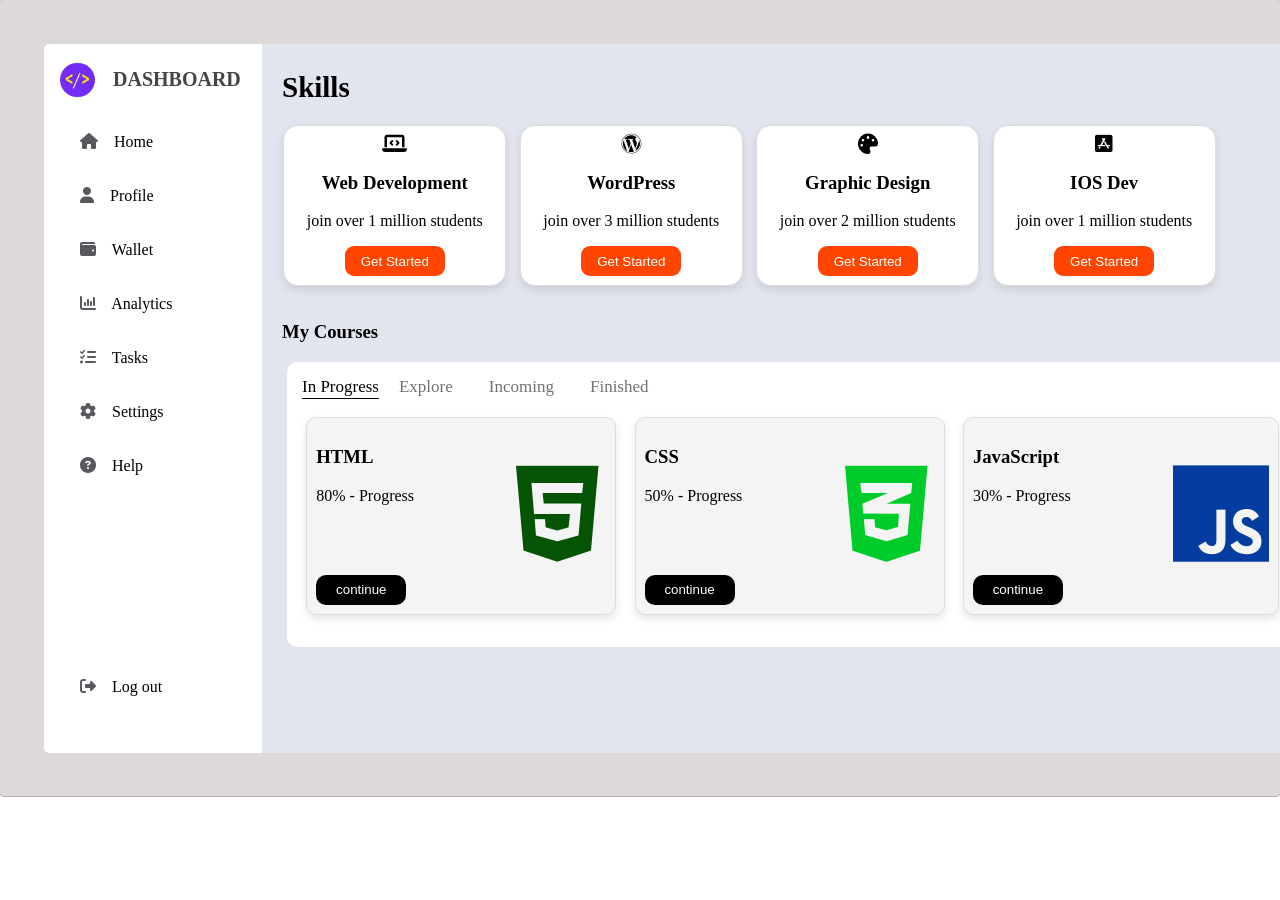
==== index.html @ 49297e03 "modified" ====
<!DOCTYPE html>
<html lang="en">

<head>
    <meta charset="UTF-8">
    <meta name="viewport" content="width=device-width, initial-scale=1.0">
    <title>Document</title>
    <link rel="stylesheet" href="dash.css">
    <link rel="stylesheet" href="https://cdnjs.cloudflare.com/ajax/libs/font-awesome/6.7.2/css/all.min.css"
        integrity="sha512-Evv84Mr4kqVGRNSgIGL/F/aIDqQb7xQ2vcrdIwxfjThSH8CSR7PBEakCr51Ck+w+/U6swU2Im1vVX0SVk9ABhg=="
        crossorigin="anonymous" referrerpolicy="no-referrer" />

<body>
    <div class="main">
        <div class="div1">
            <h3 id="h3-1"><img id="img1" src="./dashlogo.png" alt="">
                <span id="span1">DASHBOARD</span>
            </h3><br>
            <ul id="ul1">
                <li>
                    <i class="fa-solid fa-house fa-s" style="color: #5a585f;"></i>&nbsp;&nbsp;&nbsp;
                    <span> Home</span>
                </li><br><br>
                <li>
                    <i class="fa-solid fa-user" style="color: #5a585f;"></i>&nbsp;&nbsp;&nbsp;
                    <span> Profile</span>
                </li><br><br>
                <li>
                    <i class="fa-solid fa-wallet" style="color: #5a585f;"></i>&nbsp;&nbsp;&nbsp;
                    <span> Wallet</span>
                </li><br><br>
                <li>
                    <i class="fa-sharp fa-solid fa-chart-column" style="color: #5a585f;"></i>&nbsp;&nbsp;&nbsp;
                    <span> Analytics</span>
                </li><br><br>
                <li>
                    <i class="fa-solid fa-list-check" style="color: #5a585f;"></i>&nbsp;&nbsp;&nbsp;
                    <span> Tasks</span>
                </li><br><br>
                <li>
                    <i class="fa-solid fa-gear" style="color: #5a585f;"></i>&nbsp;&nbsp;&nbsp;
                    <span> Settings</span>
                </li><br><br>
                <li>
                    <i class="fa-solid fa-circle-question" style="color: #5a585f;"></i>&nbsp;&nbsp;&nbsp;
                    <span> Help</span>
                </li><br><br><br><br><br><br>
                <li id="li-log">
                    <i class="fa-solid fa-right-from-bracket" style="color: #5a585f;"></i>&nbsp;&nbsp;&nbsp;
                    <span> Log out</span>
                </li>
            </ul>
        </div>

        <div class="div2">
            <h2 id="skill" >Skills <i class="fa-solid fa-user-gear fa-2xs" style="color: #5b5c5d; margin-left: 88%;"></i></h2>
        </div>

        <div class="div3">
            <div id="div3-1">
                <i class="fa-sharp fa-solid fa-laptop-code fa-lg" style="color: #000000;"></i><br>
                <h3>Web Development</h3>
                <p>join over 1 million students</p>
                <button>Get Started</button>
            </div>
            <div id="div3-1">
                <i class="fa-brands fa-wordpress fa-lg" style="color: #000000;"></i><br>
                <h3>WordPress</h3>
                <p>join over 3 million students</p>
                <button>Get Started</button>
            </div>
            <div id="div3-1">
                <i class="fa-solid fa-palette fa-lg" style="color: #000000;"></i><br>
                <h3>Graphic Design</h3>
                <p>join over 2 million students</p>
                <button>Get Started</button>
            </div>
            <div id="div3-1">
                <i class="fa-brands fa-app-store-ios fa-lg" style="color: #000000;"></i><br>
                <h3>IOS Dev</h3>
                <p>join over 1 million students</p>
                <button>Get Started</button>
            </div>
        </div>

        <div class="div4">
            <h3 id><b>My Courses</b></h3>
        </div>

        <div class="div5">
            <li id="li2">
                <span href="#" style="font-size: 17px; text-underline-offset: 6px; "><u>In Progress</u></span>
                <a href="#">Explore</a>
                <a href="#">Incoming</a>
                <a href="#">Finished</a>
            </li>
            <div class="div6">
                <div id="div6-1">
                    <h3>HTML</h3>
                    <p>80% - Progress</p>
                    <i class="fa-brands fa-html5 fa-2xl" style="color: #045403;"></i>
                    <br><br><br>
                    <button>continue</button>
                </div>

                <div id="div6-1">
                    <h3>CSS</h3>
                    <p>50% - Progress</p>
                    <i class="fa-brands fa-css3-alt fa-2xl" style="color: #00cc29;"></i>
                    <br><br><br>
                    <button>continue</button>
                </div>

                <div id="div6-1">
                    <h3>JavaScript</h3>
                    <p>30% - Progress</p>
                    <i class="fa-brands fa-js fa-2xl" style="color: #043d9f; border-radius: 50%;" ></i>
                    <br><br><br>
                    <button>continue</button>
                </div>
            </div>
        </div>

    </div>
</body>

</html>
---- dash.css ----
.main{
    background-color:rgb(221, 217, 217) ;
    width: auto;
    height: 796px;
    margin: -9px;
    border: 1px solid rgb(185, 177, 177);
    border-radius: 5px;
}
.div1{
    width: 218px;
    height: 709px;
    background-color: white;
    margin: 44px;
    border-radius: 5px 0px 0px 5px;   
}

#h3-1 {
    display: flex;
    align-items: center;
    gap: 10px; /* Space between image and text */
    font-size: 20px;
    font-weight: bold;
    color: #464545;
}

#img1{
    height: 34px;
    width: 35px;
    margin-left: 23px;
    margin: 19px 0px 18px 16px;
    border-radius: 27px 27px 27px 27px;
}

#span1{
    margin-left: 8px;
}

#ul1{
    list-style-type: none;
    padding: 0;
    margin: -20px 36px;
}

#li-log{
    margin: 95px 0 ;
}
.div2{
    width: 82%;
    height: 709px;
    background-color: rgb(227, 229, 238);
    margin-top: -753px;
    margin-left: 262px;
    border-radius: 0px 5px 5px 0px;
}

#skill{
    padding-top: 27px;
    margin-left: 20px;
    margin-right: -50px;
    font-size: 29px;
}


.div3 {
    display: flex;
    flex-wrap: wrap;
    margin-top: -628px;
    margin-left: 270px;
    margin-right: -6px;
    justify-content: space-evenly;
    
}


#div3-1 {
    background-color: white;
    border: 1px solid #ddd;
    border-radius: 15px;
    padding: 9px;
    margin-left: -57px;
    text-align: center;
    flex: 0 0 20%; /* Adjusts to screen size */
    box-shadow: 0 4px 8px rgba(0, 0, 0, 0.1);
    transition: transform 0.2s ease-in-out;
}

.div3 button{
    width: 100px;
    height: 30px;
    color: white;
    background-color: orangered;
    border:none;
    border-radius: 9px;
}

.div4 h3{
    margin-top: 35px;
    margin-left: 282px;
}

.div5{
    width: 79%;
    height: 285px;
    background-color: white;
    border:none;
    border-radius: 10px;
    margin-left:287px ;
}

#li2{
    list-style-type: none;
    padding: 15px;
    margin: 0;
}

#li2 a{
    padding: 14px 16px;
    color: #717171;
    text-decoration:none;
    font-size: 17px;
}

#li2 a:hover {
    color: #000; 
}

.div6 {
    display: flex;
    flex-wrap: wrap;
    margin-top: 5px;
    margin-left: 1px;
    margin-right: -64px;
    justify-content: space-evenly;  
}

#div6-1 {
    background-color: #f4f4f4;
    border: 1px solid #ddd;
    border-radius: 10px;
    padding: 9px;
    margin-left: -65px;
    text-align: start;
    flex: 0 0 27%; /* Adjusts to screen size */
    box-shadow: 0 4px 8px rgba(0, 0, 0, 0.1);
    transition: transform 0.2s ease-in-out;
}

.div6 button{
    width: 90px;
    height: 30px;
    color: white;
    background-color: black;
    border:none;
    border-radius: 10px;
}

.div6 i{
    margin-left: 200px;
    border-radius: 8px;
    margin-top: -34px;
    font-size: 110px;
}

.logo{
    border-radius: 8px;
}
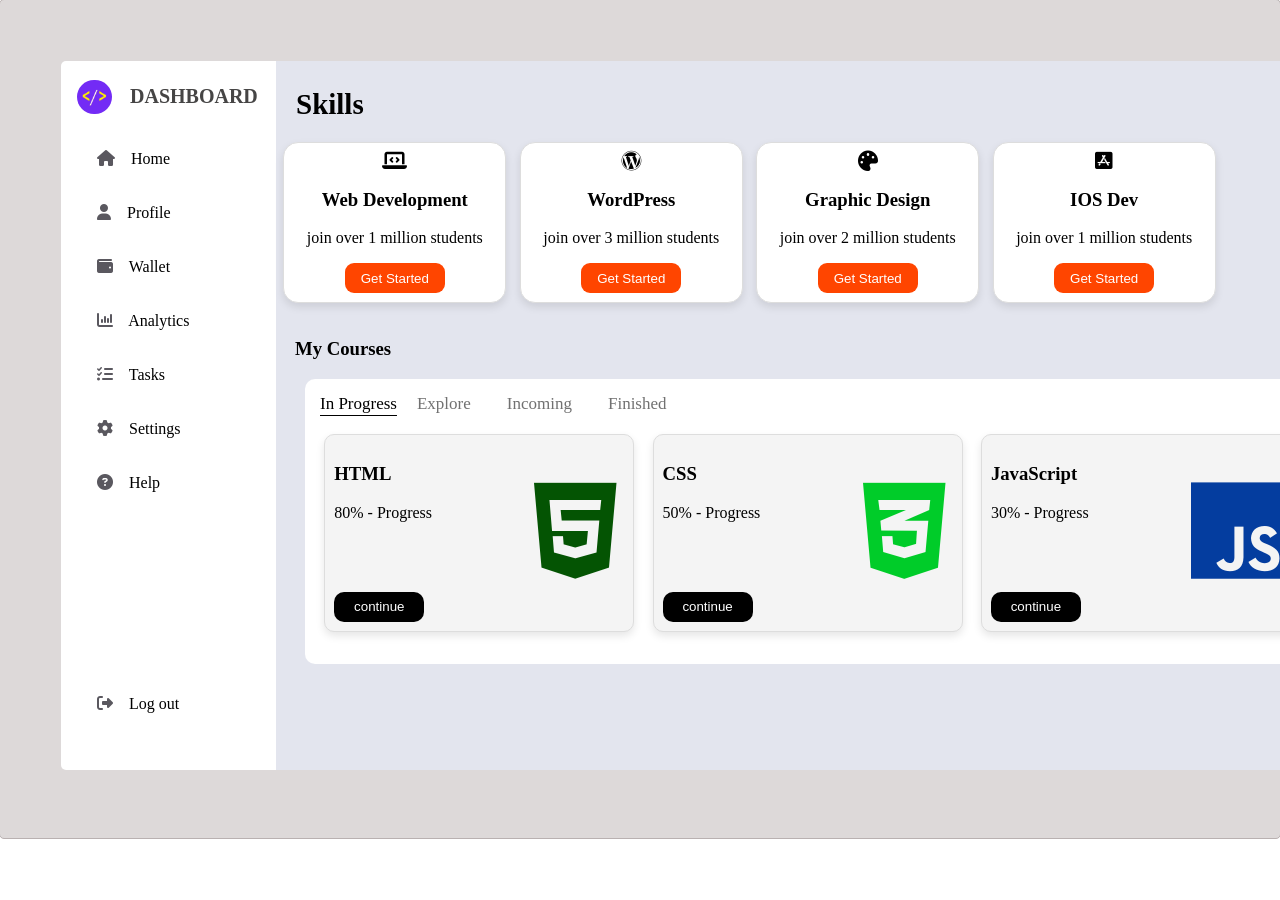
==== commit ce53bd24: "changed" ====
--- a/index.html
+++ b/index.html
@@ -5,7 +5,7 @@
     <meta charset="UTF-8">
     <meta name="viewport" content="width=device-width, initial-scale=1.0">
     <title>Document</title>
-    <link rel="stylesheet" href="dash.css">
+    <link rel="stylesheet" href="index.css">
     <link rel="stylesheet" href="https://cdnjs.cloudflare.com/ajax/libs/font-awesome/6.7.2/css/all.min.css"
         integrity="sha512-Evv84Mr4kqVGRNSgIGL/F/aIDqQb7xQ2vcrdIwxfjThSH8CSR7PBEakCr51Ck+w+/U6swU2Im1vVX0SVk9ABhg=="
         crossorigin="anonymous" referrerpolicy="no-referrer" />
@@ -84,7 +84,7 @@
         </div>
 
         <div class="div4">
-            <h3 id><b>My Courses</b></h3>
+            <h3><b>My Courses</b></h3>
         </div>
 
         <div class="div5">
--- a/index.css
+++ b/index.css
@@ -0,0 +1,167 @@
+.main{
+    background-color:rgb(221, 217, 217) ;
+    width: auto;
+    height: 838px;
+    margin: -9px;
+    border: 1px solid rgb(185, 177, 177);
+    border-radius: 5px;
+}
+.div1{
+    width: 218px;
+    height: 709px;
+    background-color: white;
+    margin: 61px;
+    border-radius: 5px 0px 0px 5px;   
+}
+
+#h3-1 {
+    display: flex;
+    align-items: center;
+    gap: 10px; /* Space between image and text */
+    font-size: 20px;
+    font-weight: bold;
+    color: #464545;
+}
+
+#img1{
+    height: 34px;
+    width: 35px;
+    margin-left: 23px;
+    margin: 19px 0px 18px 16px;
+    border-radius: 27px 27px 27px 27px;
+}
+
+#span1{
+    margin-left: 8px;
+}
+
+#ul1{
+    list-style-type: none;
+    padding: 0;
+    margin: -20px 36px;
+}
+
+#li-log{
+    margin: 95px 0 ;
+}
+.div2{
+    width: 82%;
+    height: 709px;
+    background-color: rgb(227, 229, 238);
+    margin-top: -770px;
+    margin-left: 276px;
+    border-radius: 0px 5px 5px 0px;
+}
+
+#skill{
+    padding-top: 27px;
+    margin-left: 20px;
+    margin-right: -50px;
+    font-size: 29px;
+}
+
+
+.div3 {
+    display: flex;
+    flex-wrap: wrap;
+    margin-top: -628px;
+    margin-left: 270px;
+    margin-right: -6px;
+    justify-content: space-evenly;
+    
+}
+
+
+#div3-1 {
+    background-color: white;
+    border: 1px solid #ddd;
+    border-radius: 15px;
+    padding: 9px;
+    margin-left: -57px;
+    text-align: center;
+    flex: 0 0 20%; /* Adjusts to screen size */
+    box-shadow: 0 4px 8px rgba(0, 0, 0, 0.1);
+    transition: transform 0.2s ease-in-out;
+}
+
+.div3 button{
+    width: 100px;
+    height: 30px;
+    color: white;
+    background-color: orangered;
+    border:none;
+    border-radius: 9px;
+}
+
+.div4 h3{
+    margin-top: 35px;
+    margin-left: 295px;
+    
+}
+
+.div5{
+    width: 79%;
+    height: 285px;
+    background-color: white;
+    border:none;
+    border-radius: 10px;
+    margin-left:305px ;
+}
+
+#li2{
+    list-style-type: none;
+    padding: 15px;
+    margin: 0;
+}
+
+#li2 a{
+    padding: 14px 16px;
+    color: #717171;
+    text-decoration:none;
+    font-size: 17px;
+}
+
+#li2 a:hover {
+    color: #000; 
+}
+
+.div6 {
+    display: flex;
+    flex-wrap: wrap;
+    margin-top: 5px;
+    margin-left: 1px;
+    margin-right: -64px;
+    justify-content: space-evenly;  
+}
+
+#div6-1 {
+    background-color: #f4f4f4;
+    border: 1px solid #ddd;
+    border-radius: 10px;
+    padding: 9px;
+    margin-left: -65px;
+    text-align: start;
+    flex: 0 0 27%; /* Adjusts to screen size */
+    box-shadow: 0 4px 8px rgba(0, 0, 0, 0.1);
+    transition: transform 0.2s ease-in-out;
+}
+
+.div6 button{
+    width: 90px;
+    height: 30px;
+    color: white;
+    background-color: black;
+    border:none;
+    border-radius: 10px;
+}
+
+.div6 i{
+    margin-left: 200px;
+    border-radius: 8px;
+    margin-top: -34px;
+    font-size: 110px;
+}
+
+.logo{
+    border-radius: 8px;
+}
